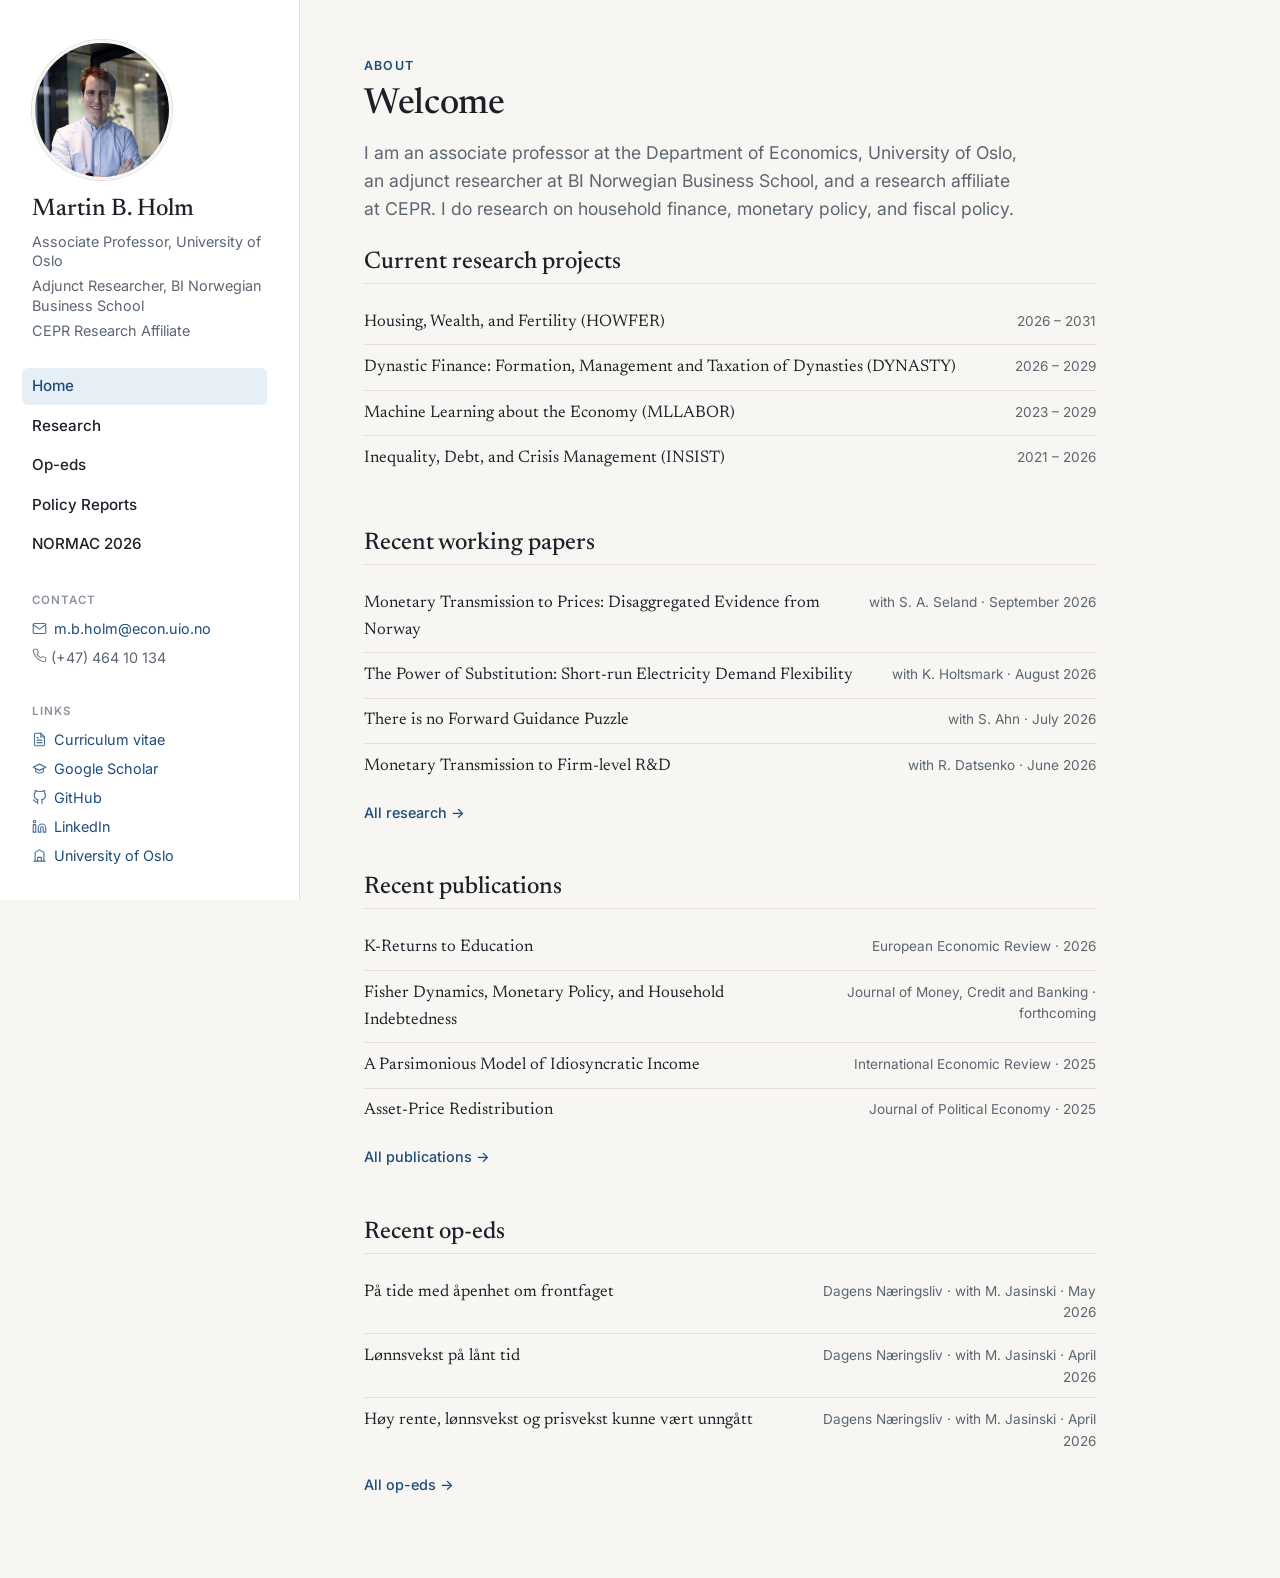
==== index.html @ 5a179094 "Update sentence on webpage" ====
<!DOCTYPE html>
<html lang="en">
<head>
  <meta charset="utf-8">
  <meta name="viewport" content="width=device-width, initial-scale=1">
  <title>Martin B. Holm</title>
  <meta name="description" content="Martin B. Holm is an Associate Professor of Economics at the University of Oslo, an adjunct researcher at BI Norwegian Business School, and a CEPR research affiliate. He does research on household finance, monetary policy, and fiscal policy.">
  <link rel="icon" href="assets/favicon.svg" type="image/svg+xml">
  <link rel="icon" href="assets/favicon-32.png" type="image/png" sizes="32x32">
  <link rel="apple-touch-icon" href="assets/favicon-180.png">
  <link rel="preconnect" href="https://fonts.googleapis.com">
  <link rel="preconnect" href="https://fonts.gstatic.com" crossorigin>
  <link href="https://fonts.googleapis.com/css2?family=Inter:wght@400;500;600&family=Newsreader:ital,opsz,wght@0,6..72,400;0,6..72,500;1,6..72,400&display=swap" rel="stylesheet">
  <link rel="stylesheet" href="style.css">
</head>
<body>

<aside class="sidebar">
  <div class="profile">
    <img class="portrait" src="assets/portrait.jpg" alt="Portrait of Martin B. Holm" width="140" height="140">
    <div>
      <div class="name"><a href="index.html">Martin B. Holm</a></div>
      <div class="role"><div>Associate Professor, University of Oslo</div><div>Adjunct Researcher, BI Norwegian Business School</div><div>CEPR Research Affiliate</div></div>
    </div>
  </div>

  <nav class="nav" aria-label="Main">
    <ul>
      <li><a href="index.html" aria-current="page">Home</a></li>
      <li><a href="research.html">Research</a></li>
      <li><a href="op-eds.html">Op-eds</a></li>
      <li><a href="reports.html">Policy Reports</a></li>
      <li><a href="normac-2026.html">NORMAC 2026</a></li>
    </ul>
  </nav>

  <div class="side-block">
    <div class="label">Contact</div>
    <ul>
      <li><a href="#" data-email="m.b.holm" data-domain="econ.uio.no"><svg viewBox="0 0 24 24"><path d="M4 4h16a2 2 0 0 1 2 2v12a2 2 0 0 1-2 2H4a2 2 0 0 1-2-2V6a2 2 0 0 1 2-2z"/><path d="m22 6-10 7L2 6"/></svg><span>m.b.holm [at] econ.uio.no</span></a></li>
      <li><svg viewBox="0 0 24 24"><path d="M22 16.9v3a2 2 0 0 1-2.2 2 19.8 19.8 0 0 1-8.6-3.1 19.5 19.5 0 0 1-6-6A19.8 19.8 0 0 1 2.1 4.2 2 2 0 0 1 4.1 2h3a2 2 0 0 1 2 1.7c.1.9.4 1.8.7 2.7a2 2 0 0 1-.5 2.1L8 9.8a16 16 0 0 0 6 6l1.3-1.3a2 2 0 0 1 2.1-.4c.9.3 1.8.6 2.7.7a2 2 0 0 1 1.7 2z"/></svg> (+47) 464 10 134</li>
    </ul>
  </div>

  <div class="side-block">
    <div class="label">Links</div>
    <ul>
      <li><a href="files/Holm_CV.pdf"><svg viewBox="0 0 24 24"><path d="M14 2H6a2 2 0 0 0-2 2v16a2 2 0 0 0 2 2h12a2 2 0 0 0 2-2V8z"/><path d="M14 2v6h6M16 13H8M16 17H8M10 9H8"/></svg>Curriculum vitae</a></li>
      <li><a href="https://scholar.google.no/citations?user=PRxjgdAAAAAJ&amp;hl=en"><svg viewBox="0 0 24 24"><path d="M22 10 12 5 2 10l10 5 10-5z"/><path d="M6 12v5c3 3 9 3 12 0v-5"/></svg>Google Scholar</a></li>
      <li><a href="https://github.com/mbholm"><svg viewBox="0 0 24 24"><path d="M9 19c-5 1.5-5-2.5-7-3m14 6v-3.9a3.4 3.4 0 0 0-.9-2.6c3.1-.4 6.4-1.6 6.4-7A5.4 5.4 0 0 0 20 4.8 5 5 0 0 0 19.9 1s-1.2-.4-3.9 1.5a13.4 13.4 0 0 0-7 0C6.3.6 5.1 1 5.1 1A5 5 0 0 0 5 4.8a5.4 5.4 0 0 0-1.5 3.7c0 5.4 3.3 6.6 6.4 7A3.4 3.4 0 0 0 9 18v4"/></svg>GitHub</a></li>
      <li><a href="https://www.linkedin.com/in/martin-blomhoff-holm-80717b58/"><svg viewBox="0 0 24 24"><path d="M16 8a6 6 0 0 1 6 6v7h-4v-7a2 2 0 0 0-4 0v7h-4v-7a6 6 0 0 1 6-6z"/><rect x="2" y="9" width="4" height="12"/><circle cx="4" cy="4" r="2"/></svg>LinkedIn</a></li>
      <li><a href="https://www.sv.uio.no/econ/english/people/aca/martholm/index.html"><svg viewBox="0 0 24 24"><path d="M3 21h18M5 21V7l7-4 7 4v14M9 21v-6h6v6"/></svg>University of Oslo</a></li>
    </ul>
  </div>

  <div class="foot">© 2026 Martin B. Holm</div>
</aside>

<main>
  <header class="page-header">
    <div class="kicker">About</div>
    <h1>Welcome</h1>
    <p class="lead">I am an associate professor at the Department of Economics, University of Oslo, an adjunct researcher at BI Norwegian Business School, and a research affiliate at CEPR. I do research on household finance, monetary policy, and fiscal policy.</p>
  </header>

  <h2>Current research projects</h2>
  <ul class="project-list">
    <li><a href="https://www.sv.uio.no/econ/english/research/projects/howfer/index.html">Housing, Wealth, and Fertility (HOWFER)</a><span class="years">2026 – 2031</span></li>
    <li><a href="https://www.bi.no/om-bi/nyheter/2025/06/bi-skal-lede-forskningsprosjekt-om-okonomiske-dynastier/">Dynastic Finance: Formation, Management and Taxation of Dynasties (DYNASTY)</a><span class="years">2026 – 2029</span></li>
    <li><a href="https://www.sv.uio.no/econ/english/research/projects/machine-learning/index.html">Machine Learning about the Economy (MLLABOR)</a><span class="years">2023 – 2029</span></li>
    <li><a href="https://www.sv.uio.no/econ/english/research/projects/insist/index.html">Inequality, Debt, and Crisis Management (INSIST)</a><span class="years">2021 – 2026</span></li>
  </ul>

  <!-- The three "Recent" lists below are generated from research.html and op-eds.html.
       Do not edit them by hand: run `python build_recent.py` (the GitHub Action does this on every push),
       and site.js recomputes them in the browser as well when served over http. -->
  <h2>Recent working papers</h2>
  <ul class="recent" data-recent="papers" data-limit="4" data-sections="working-papers,rr">
    <li><span class="t"><a href="papers/Holm_Seland_Monetary_Transmission_Prices.pdf">Monetary Transmission to Prices: Disaggregated Evidence from Norway</a></span><span class="s">with S. A. Seland · September 2026</span></li>
    <li><span class="t"><a href="papers/Holm_Holtsmark_Power_of_Substitution.pdf">The Power of Substitution: Short-run Electricity Demand Flexibility</a></span><span class="s">with K. Holtsmark · August 2026</span></li>
    <li><span class="t"><a href="papers/Ahn_Holm_No_Forward_Guidance_Puzzle.pdf">There is no Forward Guidance Puzzle</a></span><span class="s">with S. Ahn · July 2026</span></li>
    <li><span class="t"><a href="papers/Datsenko_Holm_Monetary_Transmission_RD.pdf">Monetary Transmission to Firm-level R&amp;D</a></span><span class="s">with R. Datsenko · June 2026</span></li>
  </ul>
  <a class="more" href="research.html">All research →</a>

  <h2>Recent publications</h2>
  <ul class="recent" data-recent="publications" data-limit="4" data-sections="published">
    <li><span class="t"><a href="papers/Fagereng_Guiso_Holm_Pistaferri_K_Returns_to_Education.pdf">K-Returns to Education</a></span><span class="s">European Economic Review · 2026</span></li>
    <li><span class="t"><a href="papers/Fagereng_Gulbrandsen_Holm_Natvik_Fisher_Dynamics.pdf">Fisher Dynamics, Monetary Policy, and Household Indebtedness</a></span><span class="s">Journal of Money, Credit and Banking · forthcoming</span></li>
    <li><span class="t"><a href="papers/Crawley_Holm_Tretvoll_Parsimonious_Model.pdf">A Parsimonious Model of Idiosyncratic Income</a></span><span class="s">International Economic Review · 2025</span></li>
    <li><span class="t"><a href="papers/Fagereng_GouinBonenfant_Gomez_Holm_Moll_Natvik_Asset_Price_Redistribution.pdf">Asset-Price Redistribution</a></span><span class="s">Journal of Political Economy · 2025</span></li>
  </ul>
  <a class="more" href="research.html#published">All publications →</a>

  <h2>Recent op-eds</h2>
  <ul class="recent" data-recent="opeds" data-limit="3">
    <li><span class="t"><a href="https://www.dn.no/innlegg/lonnsdannelse/frontfaget/fellesforbundet/pa-tide-med-apenhet-om-frontfaget/2-1-1985019">På tide med åpenhet om frontfaget</a></span><span class="s">Dagens Næringsliv · with M. Jasinski · May 2026</span></li>
    <li><span class="t"><a href="https://www.dn.no/innlegg/pengepolitikk/renter/lonnsvekst/lonnsvekst-pa-lant-tid/2-1-1982270">Lønnsvekst på lånt tid</a></span><span class="s">Dagens Næringsliv · with M. Jasinski · April 2026</span></li>
    <li><span class="t"><a href="https://www.dn.no/innlegg/pengepolitikk/styringsrenten/renter/hoy-rente-lonnsvekst-og-prisvekst-kunne-vart-unngatt/2-1-1977362">Høy rente, lønnsvekst og prisvekst kunne vært unngått</a></span><span class="s">Dagens Næringsliv · with M. Jasinski · April 2026</span></li>
  </ul>
  <a class="more" href="op-eds.html">All op-eds →</a>
</main>

<script src="site.js"></script>
</body>
</html>
---- style.css ----
/* ------------------------------------------------------------------
   martinbholm.com — site styles
   Layout: fixed left sidebar (profile + nav), scrolling content column
   ------------------------------------------------------------------ */

:root {
  --bg: #f7f6f2;
  --surface: #ffffff;
  --text: #1c2129;
  --muted: #5c6672;
  --faint: #8a939e;
  --accent: #1e4d7b;
  --accent-hover: #163b5e;
  --accent-soft: #e6eef6;
  --border: #e3e0d8;
  --tag-bg: #f0eee8;
  --sidebar-w: 300px;
  --font-serif: "Newsreader", Georgia, "Times New Roman", serif;
  --font-sans: "Inter", system-ui, -apple-system, "Segoe UI", Roboto, sans-serif;
}

@media (prefers-color-scheme: dark) {
  :root:not([data-theme="light"]) {
    --bg: #14181d;
    --surface: #1b2027;
    --text: #e7e9ec;
    --muted: #a5adb7;
    --faint: #7c8590;
    --accent: #8fb6dd;
    --accent-hover: #b3cee9;
    --accent-soft: #22303f;
    --border: #2b323b;
    --tag-bg: #242b33;
  }
}

*, *::before, *::after { box-sizing: border-box; }

html { scroll-behavior: smooth; -webkit-text-size-adjust: 100%; }

body {
  margin: 0;
  background: var(--bg);
  color: var(--text);
  font-family: var(--font-sans);
  font-size: 16px;
  line-height: 1.6;
  display: grid;
  grid-template-columns: var(--sidebar-w) minmax(0, 1fr);
  min-height: 100vh;
}

a { color: var(--accent); text-decoration: none; }
a:hover { color: var(--accent-hover); text-decoration: underline; text-underline-offset: 2px; }

h1, h2, h3 { font-family: var(--font-serif); font-weight: 500; line-height: 1.2; margin: 0; }
h1 { font-size: 2.25rem; letter-spacing: -0.01em; }
h2 { font-size: 1.5rem; margin-top: 3rem; margin-bottom: 1rem; padding-bottom: .4rem; border-bottom: 1px solid var(--border); }
h2:first-of-type { margin-top: 1.5rem; }
h3 { font-size: 1.15rem; }

p { margin: 0 0 1rem; }

/* ---------- Sidebar ---------- */

.sidebar {
  position: sticky;
  top: 0;
  height: 100vh;
  overflow-y: auto;
  background: var(--surface);
  border-right: 1px solid var(--border);
  padding: 2.5rem 2rem;
  display: flex;
  flex-direction: column;
  gap: 1.75rem;
}

.profile { text-align: left; }

.profile .portrait {
  display: block;
  width: 140px;
  height: 140px;
  border-radius: 50%;
  object-fit: cover;
  object-position: 50% 20%;
  border: 3px solid var(--bg);
  box-shadow: 0 0 0 1px var(--border);
  margin-bottom: 1rem;
}

.profile .name {
  font-family: var(--font-serif);
  font-size: 1.5rem;
  font-weight: 500;
  line-height: 1.15;
  color: var(--text);
}
.profile .name a { color: inherit; }
.profile .name a:hover { text-decoration: none; }

.profile .role {
  color: var(--muted);
  font-size: .9rem;
  line-height: 1.35;
  margin-top: .5rem;
}
.profile .role div + div { margin-top: .35rem; }

.nav ul { list-style: none; margin: 0; padding: 0; }
.nav li + li { margin-top: .15rem; }
.nav a {
  display: block;
  padding: .4rem .6rem;
  margin-left: -.6rem;
  border-radius: 6px;
  color: var(--text);
  font-weight: 500;
  font-size: .95rem;
}
.nav a:hover { background: var(--tag-bg); text-decoration: none; }
.nav a[aria-current="page"] { background: var(--accent-soft); color: var(--accent); }

.side-block .label {
  font-size: .72rem;
  font-weight: 600;
  letter-spacing: .09em;
  text-transform: uppercase;
  color: var(--faint);
  margin-bottom: .5rem;
}
.side-block ul { list-style: none; margin: 0; padding: 0; font-size: .9rem; }
.side-block li { margin: .25rem 0; color: var(--muted); }
.side-block li a { display: inline-flex; align-items: center; gap: .45rem; }
.side-block svg { width: 15px; height: 15px; flex: none; stroke: currentColor; fill: none; stroke-width: 1.8; stroke-linecap: round; stroke-linejoin: round; opacity: .8; }

.sidebar .foot {
  margin-top: auto;
  font-size: .75rem;
  color: var(--faint);
}

/* ---------- Main column ---------- */

main {
  padding: 3.5rem 4rem 5rem;
  max-width: 860px;
  width: 100%;
}

.page-header { margin-bottom: 1.5rem; }
.page-header .kicker {
  font-size: .78rem;
  font-weight: 600;
  letter-spacing: .1em;
  text-transform: uppercase;
  color: var(--accent);
  margin-bottom: .5rem;
}
.page-header p.lead { font-size: 1.1rem; color: var(--muted); margin-top: .75rem; max-width: 60ch; }

.lead { font-size: 1.1rem; color: var(--muted); }

/* Section jump links */
.jump {
  display: flex;
  flex-wrap: wrap;
  gap: .4rem;
  margin: 1.25rem 0 .5rem;
}
.jump a {
  font-size: .82rem;
  padding: .3rem .7rem;
  border: 1px solid var(--border);
  border-radius: 999px;
  color: var(--muted);
  background: var(--surface);
}
.jump a:hover { border-color: var(--accent); color: var(--accent); text-decoration: none; }

/* ---------- Papers ---------- */

.paper { padding: 1.1rem 0; border-bottom: 1px solid var(--border); }
.paper:last-child { border-bottom: 0; }

.paper .title {
  font-family: var(--font-serif);
  font-size: 1.2rem;
  font-weight: 500;
  line-height: 1.3;
}
.paper .title a { color: var(--text); }
.paper .title a:hover { color: var(--accent); }
.paper .title .note { font-family: var(--font-sans); font-size: .85rem; color: var(--muted); }

.paper .meta {
  color: var(--muted);
  font-size: .92rem;
  margin-top: .25rem;
}
.paper .meta .venue { font-style: italic; }
.paper .meta .status {
  display: inline-block;
  font-style: normal;
  font-size: .72rem;
  font-weight: 600;
  letter-spacing: .04em;
  text-transform: uppercase;
  padding: .1rem .45rem;
  border-radius: 4px;
  background: var(--accent-soft);
  color: var(--accent);
  vertical-align: 1px;
  margin-right: .35rem;
}

.paper .authors { color: var(--muted); font-size: .92rem; margin-top: .15rem; }

.paper .links { display: flex; flex-wrap: wrap; gap: .4rem; margin-top: .6rem; }
.paper .links a {
  display: inline-flex;
  align-items: center;
  gap: .35rem;
  font-size: .8rem;
  font-weight: 500;
  padding: .28rem .65rem;
  border-radius: 6px;
  background: var(--tag-bg);
  color: var(--text);
  border: 1px solid transparent;
}
.paper .links a:hover { background: var(--accent-soft); color: var(--accent); text-decoration: none; }
.paper .links a.primary { background: var(--accent); color: #fff; }
.paper .links a.primary:hover { background: var(--accent-hover); color: #fff; }
.paper .links svg { width: 13px; height: 13px; stroke: currentColor; fill: none; stroke-width: 2; stroke-linecap: round; stroke-linejoin: round; }

/* ---------- Home page ---------- */

.project-list { list-style: none; margin: 0; padding: 0; }
.project-list li {
  display: grid;
  grid-template-columns: 1fr auto;
  gap: 1rem;
  align-items: baseline;
  padding: .55rem 0;
  border-bottom: 1px solid var(--border);
}
.project-list li:last-child { border-bottom: 0; }
.project-list a { font-family: var(--font-serif); font-size: 1.05rem; color: var(--text); }
.project-list a:hover { color: var(--accent); }
.project-list .years { color: var(--muted); font-size: .85rem; white-space: nowrap; }

.recent { list-style: none; margin: 0; padding: 0; }
.recent li { padding: .55rem 0; border-bottom: 1px solid var(--border); display: grid; grid-template-columns: minmax(60%, 1fr) auto; gap: 1rem; align-items: baseline; }
.recent li:last-child { border-bottom: 0; }
.recent .t { font-family: var(--font-serif); font-size: 1.05rem; }
.recent .t a { color: var(--text); }
.recent .t a:hover { color: var(--accent); }
.recent .s { color: var(--muted); font-size: .85rem; text-align: right; }
.more { display: inline-block; margin-top: .75rem; font-size: .9rem; font-weight: 500; }

/* ---------- Op-eds ---------- */

.oped { display: grid; grid-template-columns: 7.5rem 1fr; gap: 1rem; padding: .7rem 0; border-bottom: 1px solid var(--border); }
.oped:last-child { border-bottom: 0; }
.oped .date { color: var(--faint); font-size: .85rem; padding-top: .2rem; }
.oped .t { font-family: var(--font-serif); font-size: 1.1rem; line-height: 1.3; }
.oped .t a { color: var(--text); }
.oped .t a:hover { color: var(--accent); }
.oped .o { color: var(--muted); font-size: .88rem; margin-top: .15rem; }

/* ---------- Conference page ---------- */

.facts { display: grid; grid-template-columns: repeat(3, minmax(0, 1fr)); gap: .9rem; margin: 1.5rem 0; }
.fact { background: var(--surface); border: 1px solid var(--border); border-radius: 10px; padding: .9rem 1.1rem; }
.fact .k { font-size: .72rem; font-weight: 600; letter-spacing: .09em; text-transform: uppercase; color: var(--faint); }
.fact .v { font-family: var(--font-serif); font-size: 1.15rem; margin-top: .2rem; line-height: 1.3; }

.btn {
  display: inline-flex; align-items: center; gap: .45rem;
  padding: .55rem 1rem; border-radius: 8px;
  background: var(--accent); color: #fff; font-weight: 500; font-size: .92rem;
}
.btn:hover { background: var(--accent-hover); color: #fff; text-decoration: none; }
.btn svg { width: 15px; height: 15px; stroke: currentColor; fill: none; stroke-width: 2; stroke-linecap: round; stroke-linejoin: round; }

.committee { list-style: none; margin: 0; padding: 0; columns: 2; column-gap: 2rem; }
.committee li { padding: .3rem 0; break-inside: avoid; }
.committee .aff { display: block; color: var(--muted); font-size: .85rem; }

.prose { max-width: 66ch; }
.prose h2 { margin-top: 2.25rem; }

/* ---------- Responsive ---------- */

@media (max-width: 900px) {
  body { grid-template-columns: 1fr; }
  .sidebar {
    position: static;
    height: auto;
    border-right: 0;
    border-bottom: 1px solid var(--border);
    padding: 1.5rem 1rem;
    gap: 1.1rem;
  }
  .profile { display: grid; grid-template-columns: 76px 1fr; column-gap: 1rem; align-items: center; }
  .profile .portrait { width: 76px; height: 76px; margin: 0; }
  .profile .name { font-size: 1.3rem; }
  .nav ul { display: flex; flex-wrap: wrap; gap: .25rem; }
  .nav a { margin-left: 0; padding: .35rem .7rem; }
  .side-block ul { display: flex; flex-wrap: wrap; gap: .3rem 1.1rem; }
  .side-block li { margin: 0; }
  .sidebar .foot { display: none; }
  main { padding: 1.75rem 1rem 3rem; }
  h1 { font-size: 1.8rem; }
  .facts { grid-template-columns: 1fr; }
  .project-list li { grid-template-columns: 1fr; gap: .1rem; }
  .committee { columns: 1; }
  .recent li { grid-template-columns: 1fr; gap: .1rem; }
  .recent .s { text-align: left; }
  .oped { grid-template-columns: 1fr; gap: .1rem; }
}

@media print {
  body { display: block; background: #fff; color: #000; }
  .sidebar { position: static; height: auto; border: 0; padding: 0 0 1rem; }
  .nav, .sidebar .foot, .jump, .portrait { display: none; }
  main { padding: 0; max-width: none; }
  a { color: #000; }
  .paper .links a.primary { background: none; color: #000; border: 1px solid #999; }
}
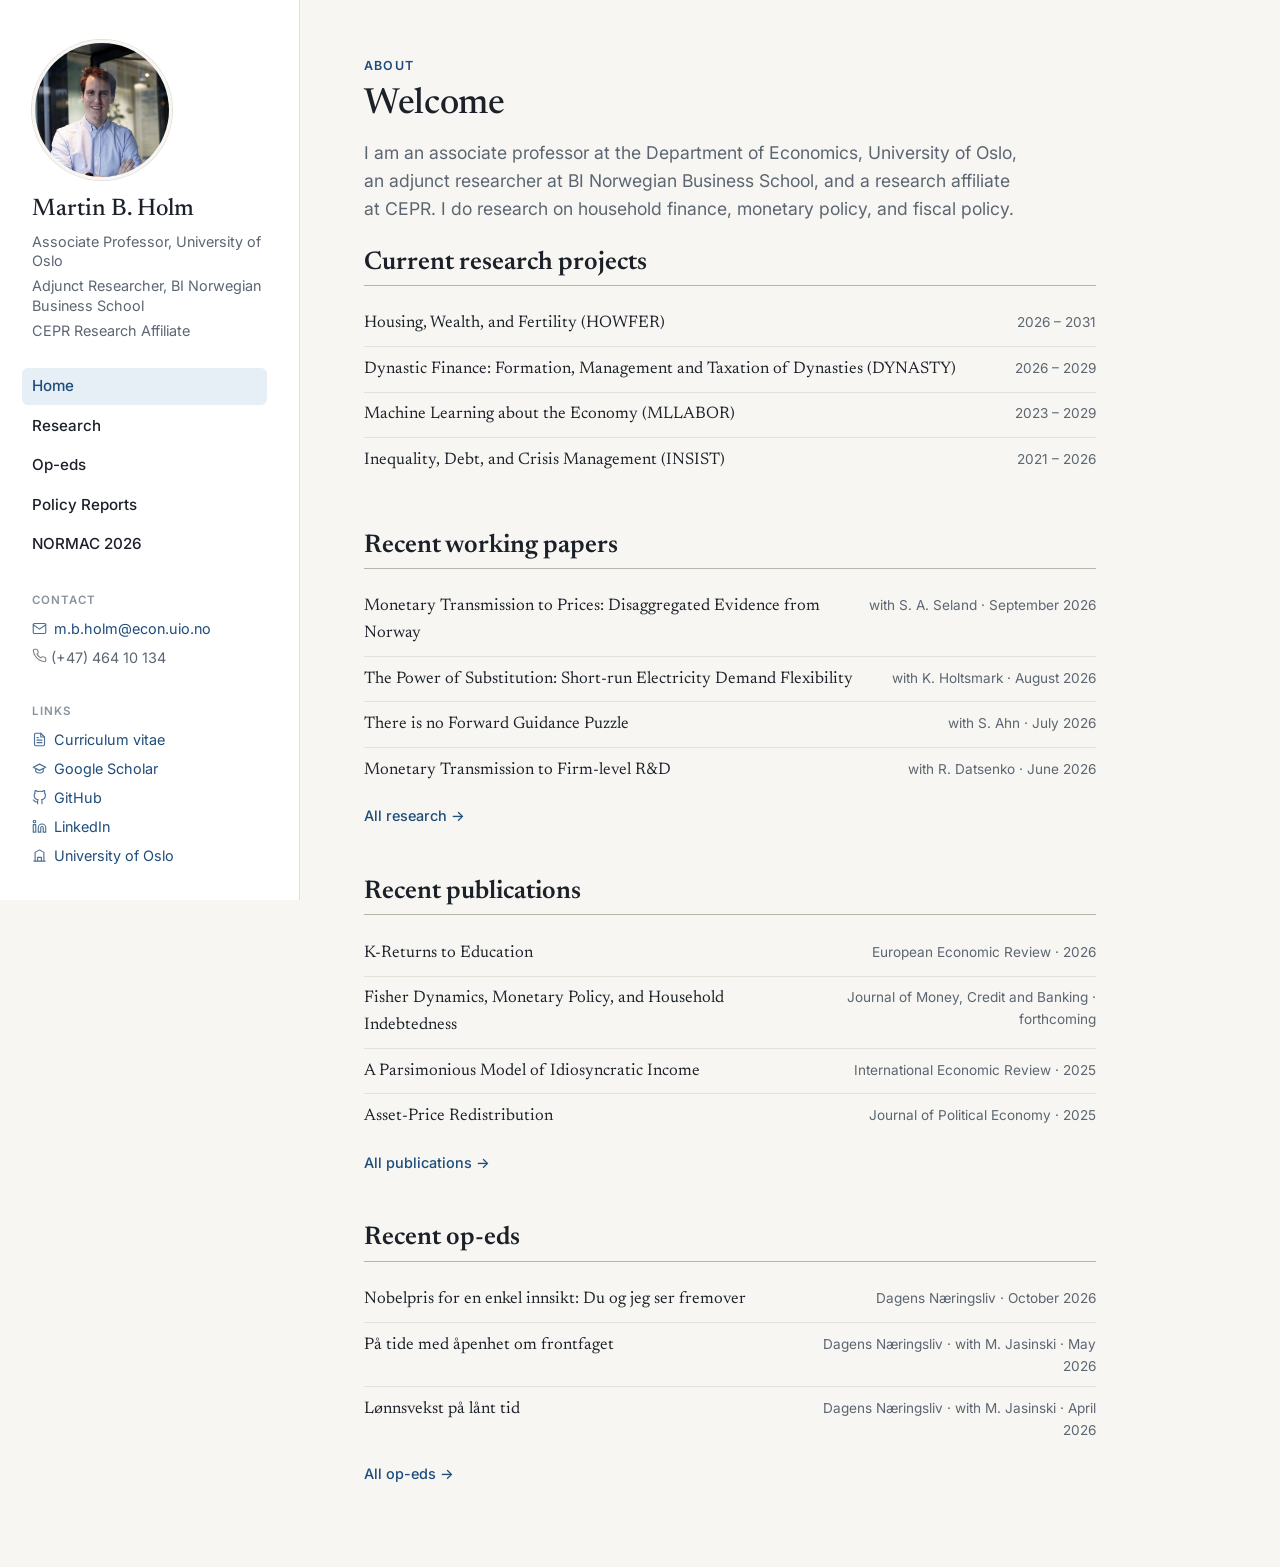
==== commit 371cd0df: "ny op-ed om nobelprisen" ====
--- a/index.html
+++ b/index.html
@@ -94,9 +94,9 @@
 
   <h2>Recent op-eds</h2>
   <ul class="recent" data-recent="opeds" data-limit="3">
+    <li><span class="t"><a href="https://www.dn.no/kronikk/okonomi/makrookonomi/nobelprisen/nobelpris-for-en-enkel-innsikt-du-og-jeg-ser-fremover/2-1-2058308">Nobelpris for en enkel innsikt: Du og jeg ser fremover</a></span><span class="s">Dagens Næringsliv · October 2026</span></li>
     <li><span class="t"><a href="https://www.dn.no/innlegg/lonnsdannelse/frontfaget/fellesforbundet/pa-tide-med-apenhet-om-frontfaget/2-1-1985019">På tide med åpenhet om frontfaget</a></span><span class="s">Dagens Næringsliv · with M. Jasinski · May 2026</span></li>
     <li><span class="t"><a href="https://www.dn.no/innlegg/pengepolitikk/renter/lonnsvekst/lonnsvekst-pa-lant-tid/2-1-1982270">Lønnsvekst på lånt tid</a></span><span class="s">Dagens Næringsliv · with M. Jasinski · April 2026</span></li>
-    <li><span class="t"><a href="https://www.dn.no/innlegg/pengepolitikk/styringsrenten/renter/hoy-rente-lonnsvekst-og-prisvekst-kunne-vart-unngatt/2-1-1977362">Høy rente, lønnsvekst og prisvekst kunne vært unngått</a></span><span class="s">Dagens Næringsliv · with M. Jasinski · April 2026</span></li>
   </ul>
   <a class="more" href="op-eds.html">All op-eds →</a>
 </main>
--- a/style.css
+++ b/style.css
@@ -13,6 +13,7 @@
   --accent-hover: #163b5e;
   --accent-soft: #e6eef6;
   --border: #e3e0d8;
+  --rule: #b8b4aa;
   --tag-bg: #f0eee8;
   --sidebar-w: 300px;
   --font-serif: "Newsreader", Georgia, "Times New Roman", serif;
@@ -30,6 +31,7 @@
     --accent-hover: #b3cee9;
     --accent-soft: #22303f;
     --border: #2b323b;
+    --rule: #4a535e;
     --tag-bg: #242b33;
   }
 }
@@ -55,7 +57,7 @@
 
 h1, h2, h3 { font-family: var(--font-serif); font-weight: 500; line-height: 1.2; margin: 0; }
 h1 { font-size: 2.25rem; letter-spacing: -0.01em; }
-h2 { font-size: 1.5rem; margin-top: 3rem; margin-bottom: 1rem; padding-bottom: .4rem; border-bottom: 1px solid var(--border); }
+h2 { font-size: 1.6rem; font-weight: 600; margin-top: 3rem; margin-bottom: 1rem; padding-bottom: .4rem; border-bottom: 1px solid var(--rule); }
 h2:first-of-type { margin-top: 1.5rem; }
 h3 { font-size: 1.15rem; }
 
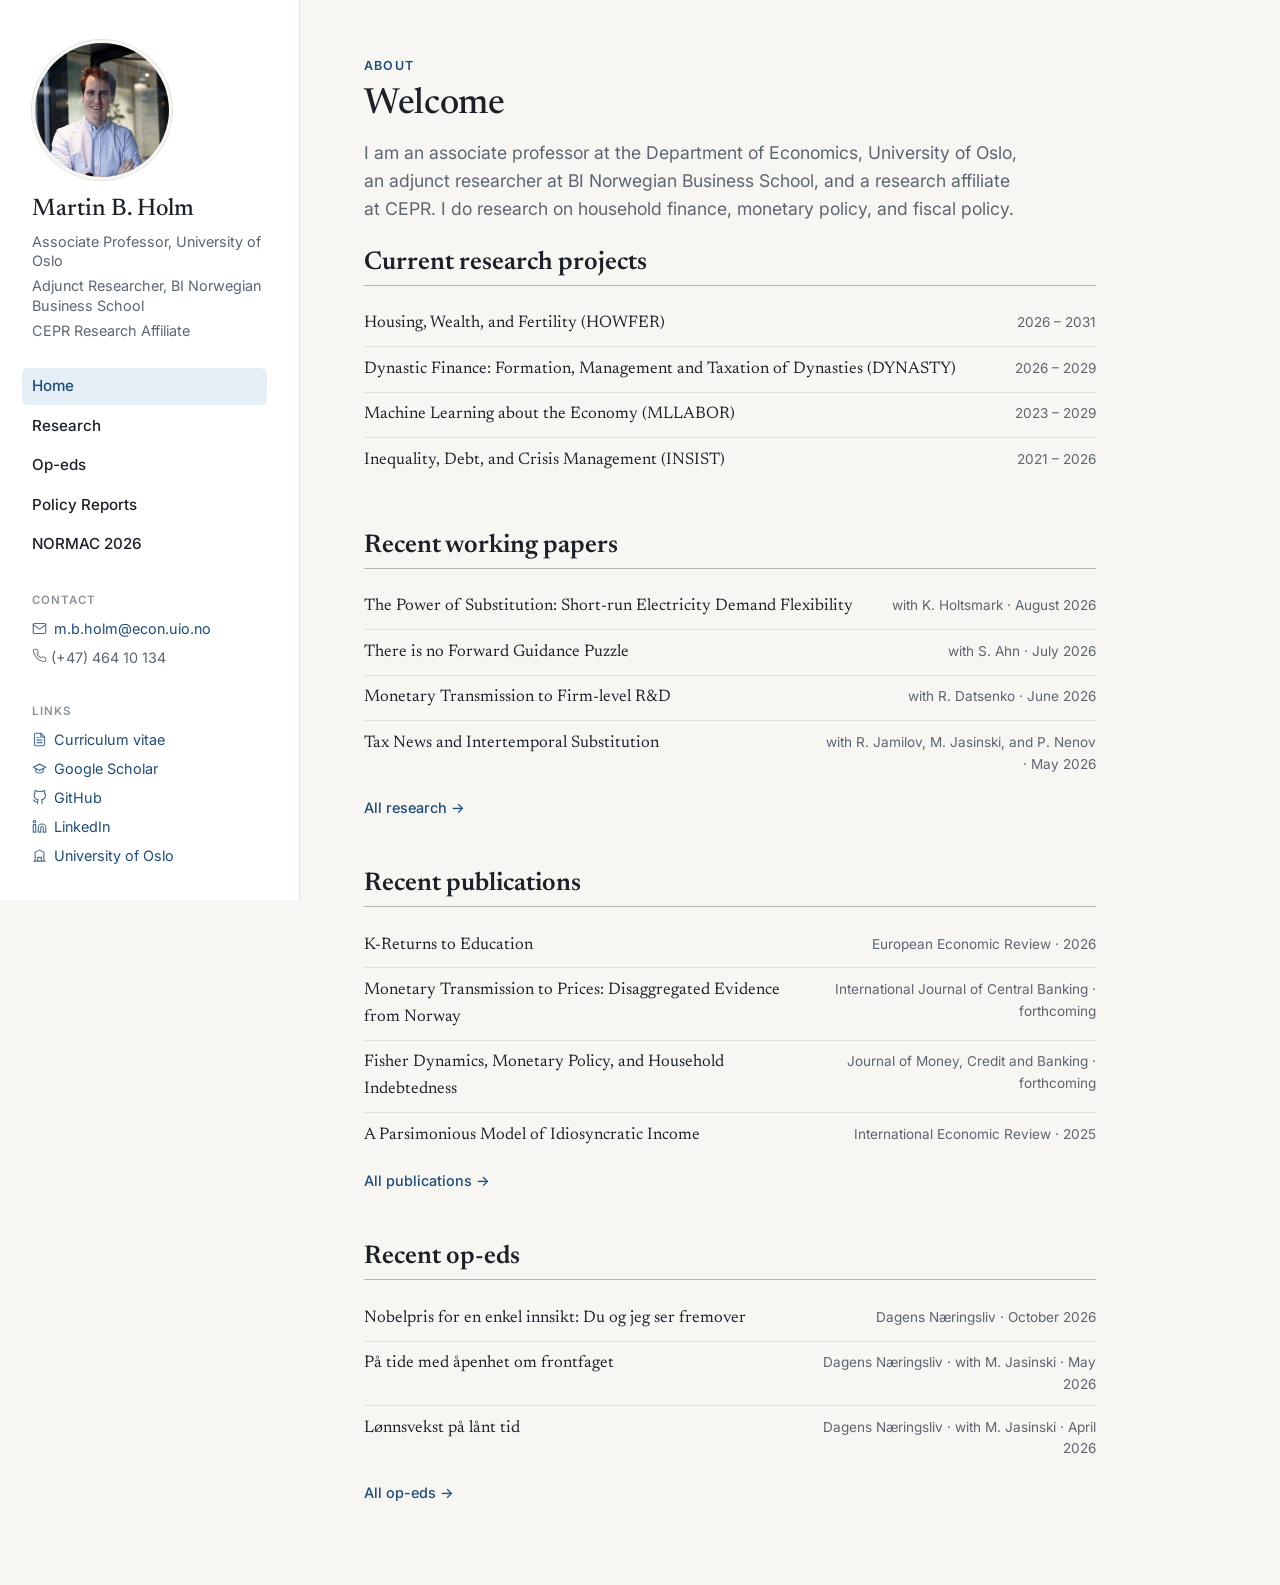
==== commit 8d3bf56f: "Monetary transmission to prices accepted" ====
--- a/index.html
+++ b/index.html
@@ -76,19 +76,19 @@
        and site.js recomputes them in the browser as well when served over http. -->
   <h2>Recent working papers</h2>
   <ul class="recent" data-recent="papers" data-limit="4" data-sections="working-papers,rr">
-    <li><span class="t"><a href="papers/Holm_Seland_Monetary_Transmission_Prices.pdf">Monetary Transmission to Prices: Disaggregated Evidence from Norway</a></span><span class="s">with S. A. Seland · September 2026</span></li>
     <li><span class="t"><a href="papers/Holm_Holtsmark_Power_of_Substitution.pdf">The Power of Substitution: Short-run Electricity Demand Flexibility</a></span><span class="s">with K. Holtsmark · August 2026</span></li>
     <li><span class="t"><a href="papers/Ahn_Holm_No_Forward_Guidance_Puzzle.pdf">There is no Forward Guidance Puzzle</a></span><span class="s">with S. Ahn · July 2026</span></li>
     <li><span class="t"><a href="papers/Datsenko_Holm_Monetary_Transmission_RD.pdf">Monetary Transmission to Firm-level R&amp;D</a></span><span class="s">with R. Datsenko · June 2026</span></li>
+    <li><span class="t"><a href="papers/Holm_Jamilov_Jasinski_Nenov_Tax_News.pdf">Tax News and Intertemporal Substitution</a></span><span class="s">with R. Jamilov, M. Jasinski, and P. Nenov · May 2026</span></li>
   </ul>
   <a class="more" href="research.html">All research →</a>
 
   <h2>Recent publications</h2>
   <ul class="recent" data-recent="publications" data-limit="4" data-sections="published">
     <li><span class="t"><a href="papers/Fagereng_Guiso_Holm_Pistaferri_K_Returns_to_Education.pdf">K-Returns to Education</a></span><span class="s">European Economic Review · 2026</span></li>
+    <li><span class="t"><a href="papers/Holm_Seland_Monetary_Transmission_Prices.pdf">Monetary Transmission to Prices: Disaggregated Evidence from Norway</a></span><span class="s">International Journal of Central Banking · forthcoming</span></li>
     <li><span class="t"><a href="papers/Fagereng_Gulbrandsen_Holm_Natvik_Fisher_Dynamics.pdf">Fisher Dynamics, Monetary Policy, and Household Indebtedness</a></span><span class="s">Journal of Money, Credit and Banking · forthcoming</span></li>
     <li><span class="t"><a href="papers/Crawley_Holm_Tretvoll_Parsimonious_Model.pdf">A Parsimonious Model of Idiosyncratic Income</a></span><span class="s">International Economic Review · 2025</span></li>
-    <li><span class="t"><a href="papers/Fagereng_GouinBonenfant_Gomez_Holm_Moll_Natvik_Asset_Price_Redistribution.pdf">Asset-Price Redistribution</a></span><span class="s">Journal of Political Economy · 2025</span></li>
   </ul>
   <a class="more" href="research.html#published">All publications →</a>
 
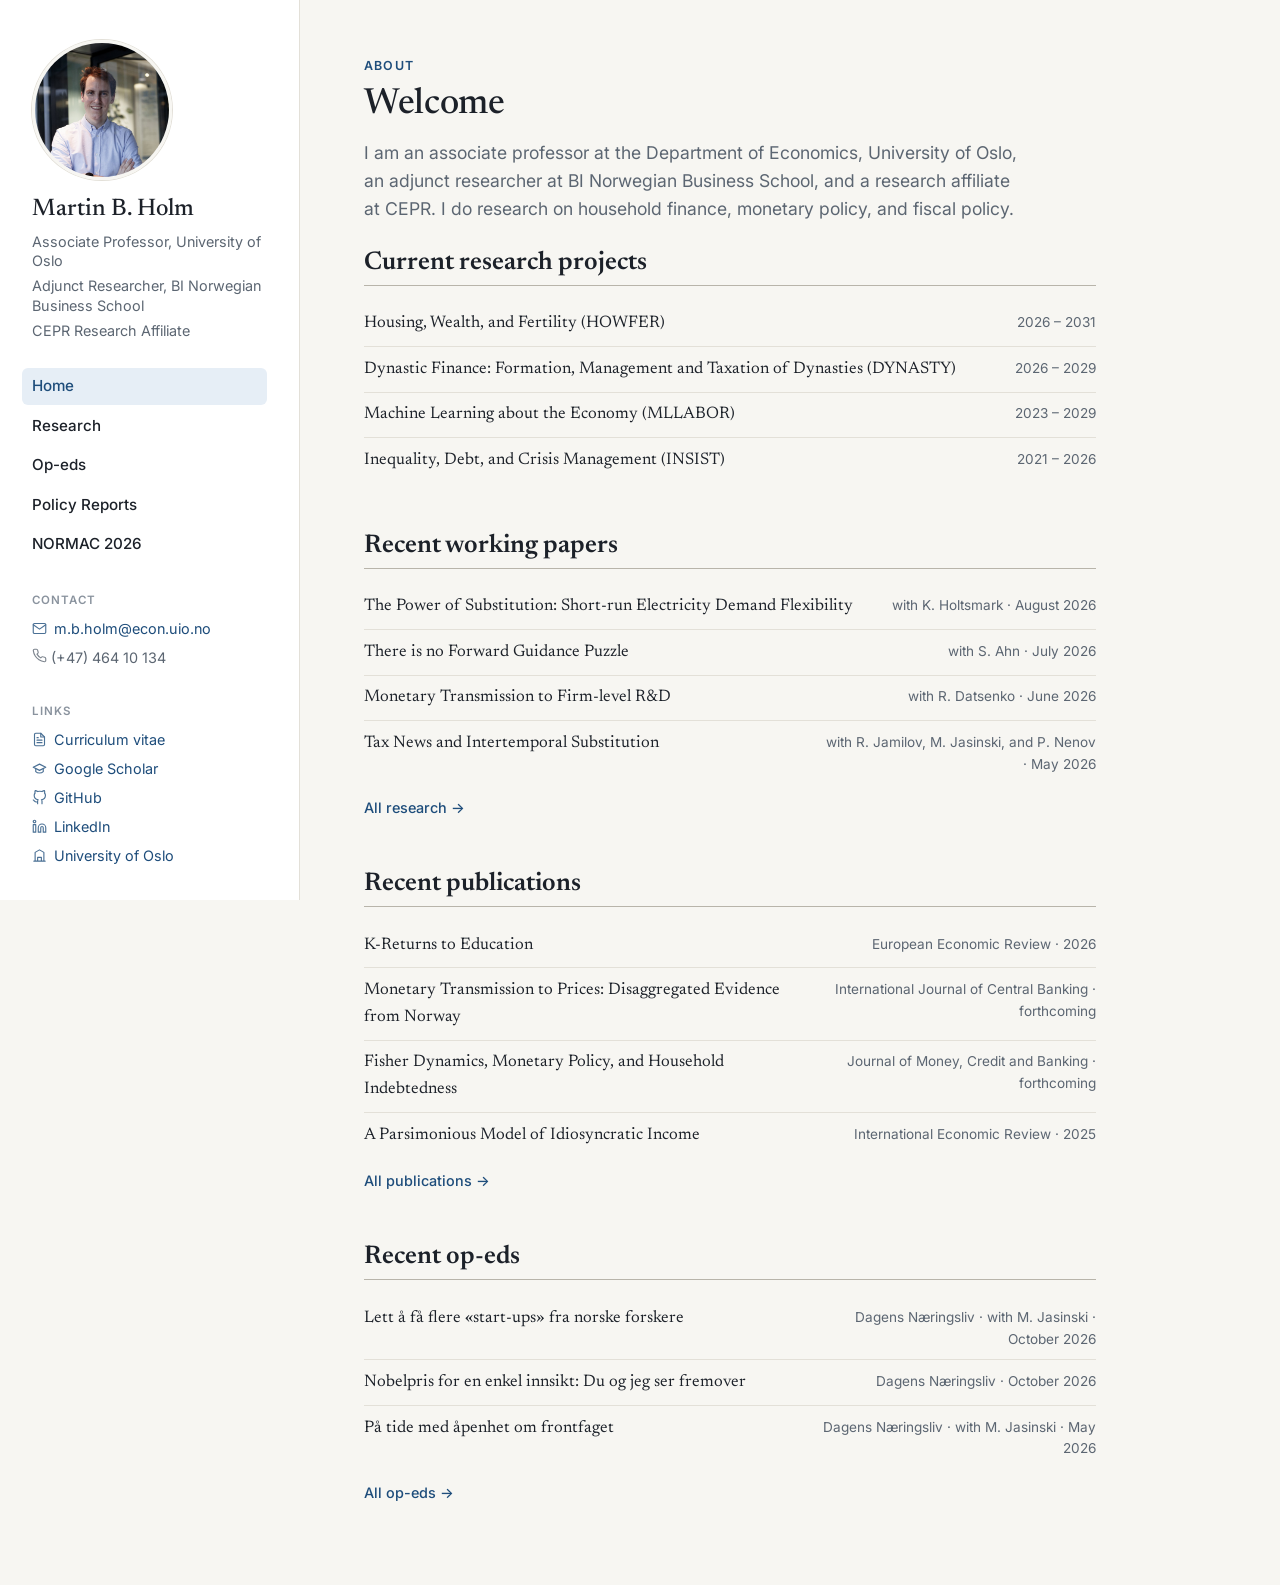
==== commit fd959f5e: "Update index.html" ====
--- a/index.html
+++ b/index.html
@@ -94,9 +94,9 @@
 
   <h2>Recent op-eds</h2>
   <ul class="recent" data-recent="opeds" data-limit="3">
+    <li><span class="t"><a href="https://www.dn.no/innlegg/innovasjon/oppstartsbedrifter/forskning/lett-a-fa-flere-start-ups-fra-norske-forskere/2-1-2065416">Lett å få flere «start-ups» fra norske forskere</a></span><span class="s">Dagens Næringsliv · with M. Jasinski · October 2026</span></li>
     <li><span class="t"><a href="https://www.dn.no/kronikk/okonomi/makrookonomi/nobelprisen/nobelpris-for-en-enkel-innsikt-du-og-jeg-ser-fremover/2-1-2058308">Nobelpris for en enkel innsikt: Du og jeg ser fremover</a></span><span class="s">Dagens Næringsliv · October 2026</span></li>
     <li><span class="t"><a href="https://www.dn.no/innlegg/lonnsdannelse/frontfaget/fellesforbundet/pa-tide-med-apenhet-om-frontfaget/2-1-1985019">På tide med åpenhet om frontfaget</a></span><span class="s">Dagens Næringsliv · with M. Jasinski · May 2026</span></li>
-    <li><span class="t"><a href="https://www.dn.no/innlegg/pengepolitikk/renter/lonnsvekst/lonnsvekst-pa-lant-tid/2-1-1982270">Lønnsvekst på lånt tid</a></span><span class="s">Dagens Næringsliv · with M. Jasinski · April 2026</span></li>
   </ul>
   <a class="more" href="op-eds.html">All op-eds →</a>
 </main>
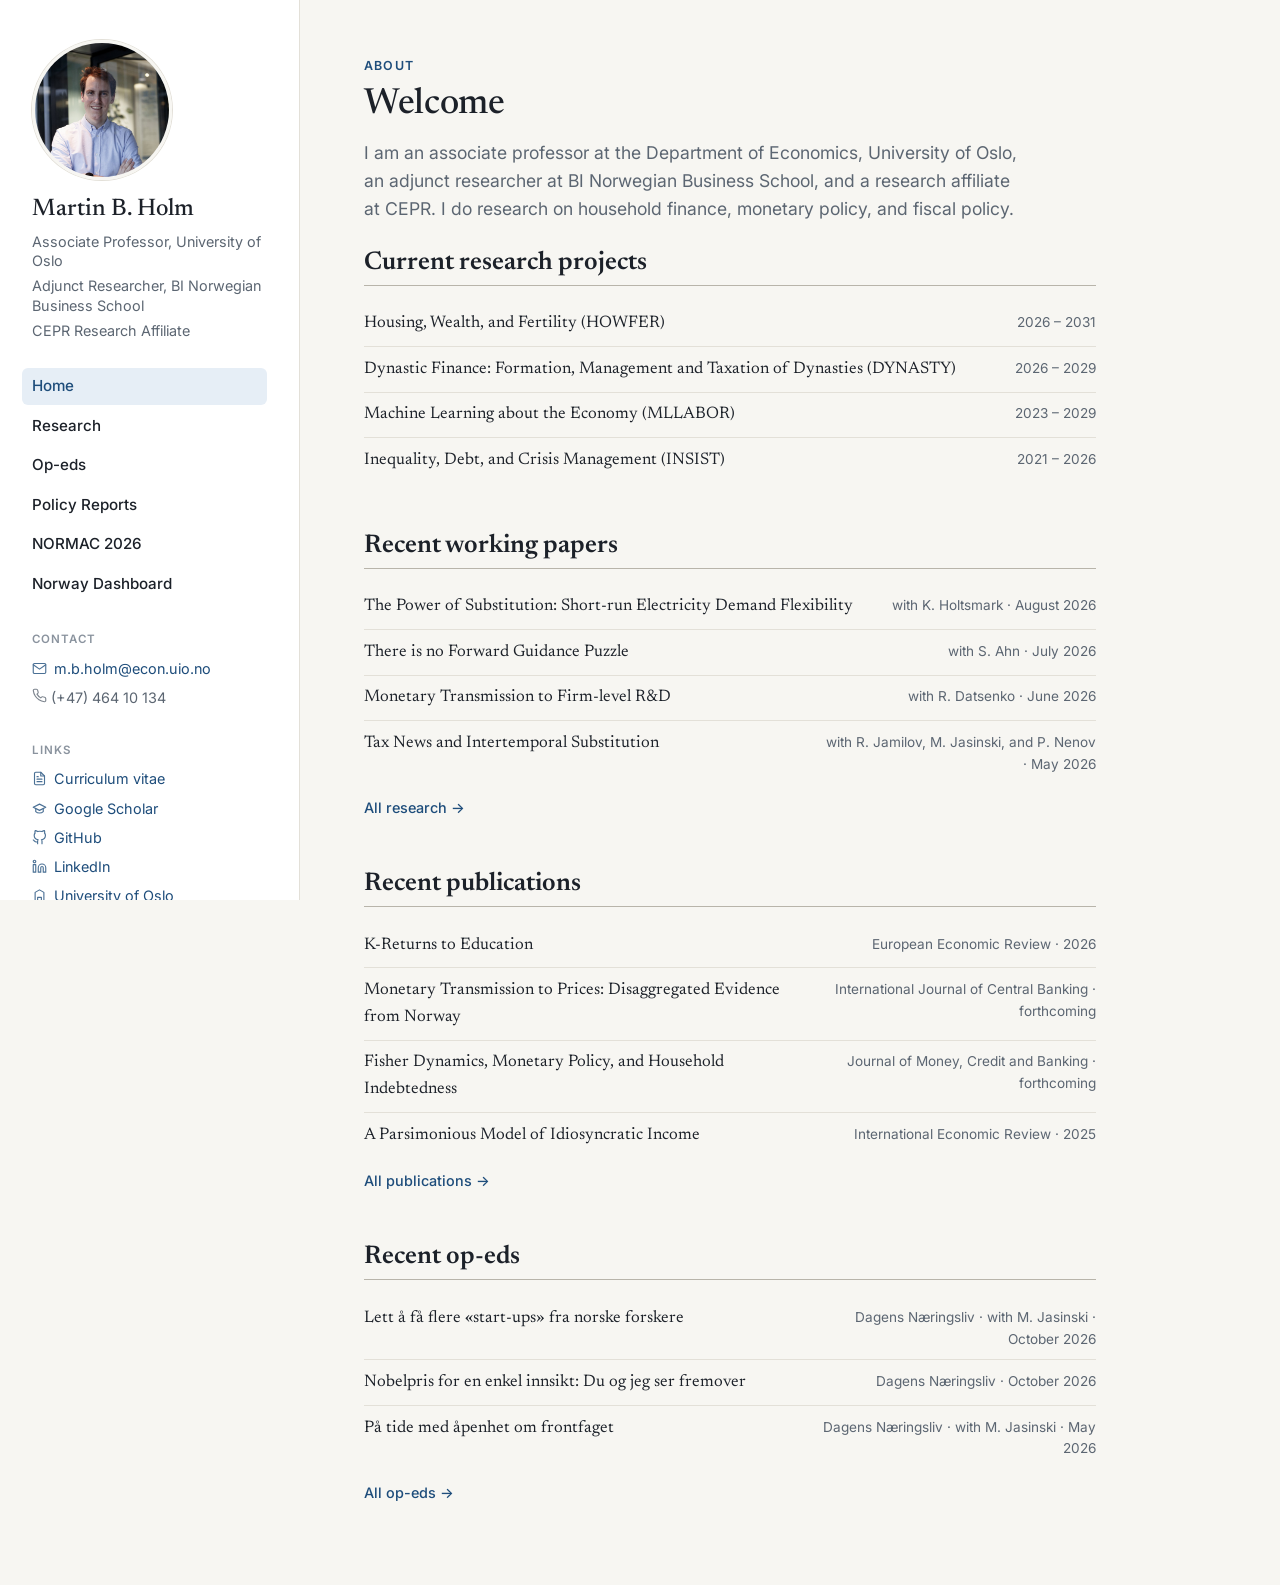
==== commit a6ba77b2: "new norway dashboard" ====
--- a/index.html
+++ b/index.html
@@ -31,6 +31,7 @@
       <li><a href="op-eds.html">Op-eds</a></li>
       <li><a href="reports.html">Policy Reports</a></li>
       <li><a href="normac-2026.html">NORMAC 2026</a></li>
+      <li><a href="dashboard.html">Norway Dashboard</a></li>
     </ul>
   </nav>
 
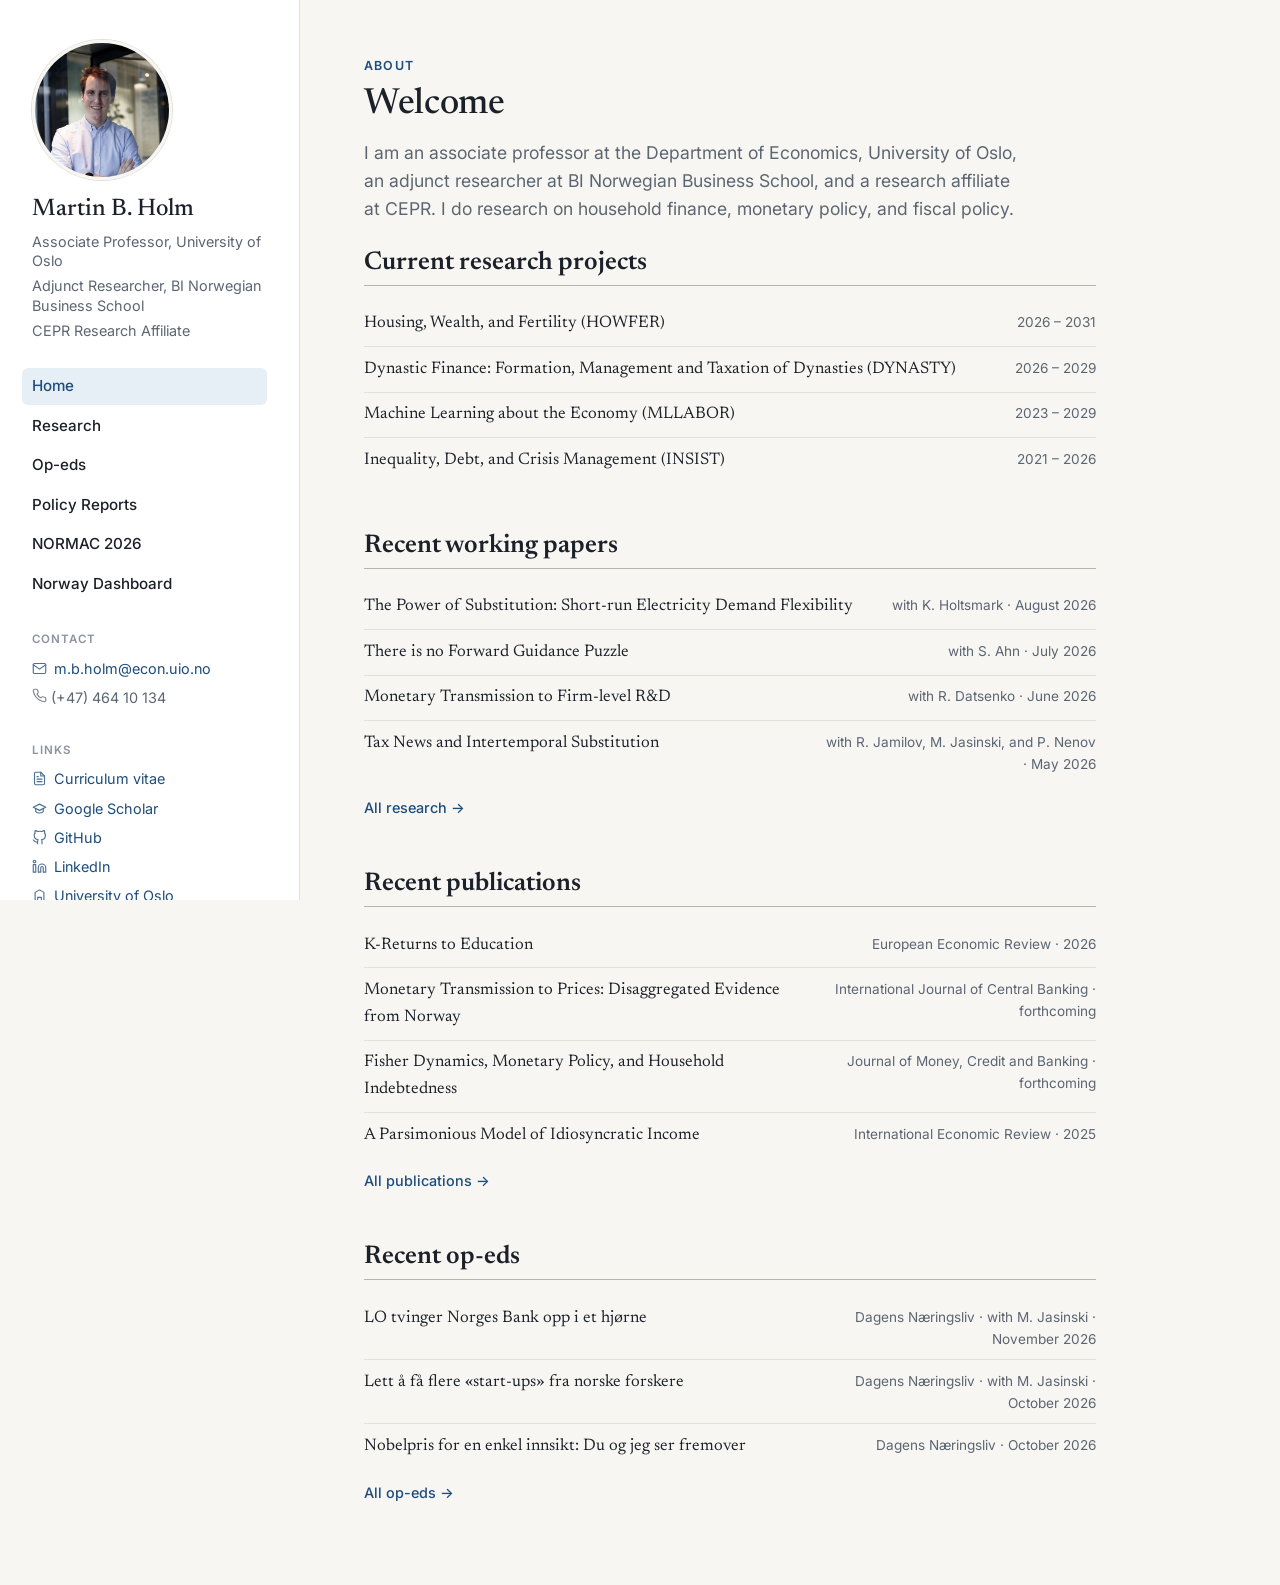
==== commit e80f712b: "new op-ed + schedule fix" ====
--- a/index.html
+++ b/index.html
@@ -95,9 +95,9 @@
 
   <h2>Recent op-eds</h2>
   <ul class="recent" data-recent="opeds" data-limit="3">
+    <li><span class="t"><a href="https://www.dn.no/innlegg/okonomi/lonnsdannelse/lonnsforhandlinger/lo-tvinger-norges-bank-opp-i-et-hjorne/2-1-2073921">LO tvinger Norges Bank opp i et hjørne</a></span><span class="s">Dagens Næringsliv · with M. Jasinski · November 2026</span></li>
     <li><span class="t"><a href="https://www.dn.no/innlegg/innovasjon/oppstartsbedrifter/forskning/lett-a-fa-flere-start-ups-fra-norske-forskere/2-1-2065416">Lett å få flere «start-ups» fra norske forskere</a></span><span class="s">Dagens Næringsliv · with M. Jasinski · October 2026</span></li>
     <li><span class="t"><a href="https://www.dn.no/kronikk/okonomi/makrookonomi/nobelprisen/nobelpris-for-en-enkel-innsikt-du-og-jeg-ser-fremover/2-1-2058308">Nobelpris for en enkel innsikt: Du og jeg ser fremover</a></span><span class="s">Dagens Næringsliv · October 2026</span></li>
-    <li><span class="t"><a href="https://www.dn.no/innlegg/lonnsdannelse/frontfaget/fellesforbundet/pa-tide-med-apenhet-om-frontfaget/2-1-1985019">På tide med åpenhet om frontfaget</a></span><span class="s">Dagens Næringsliv · with M. Jasinski · May 2026</span></li>
   </ul>
   <a class="more" href="op-eds.html">All op-eds →</a>
 </main>
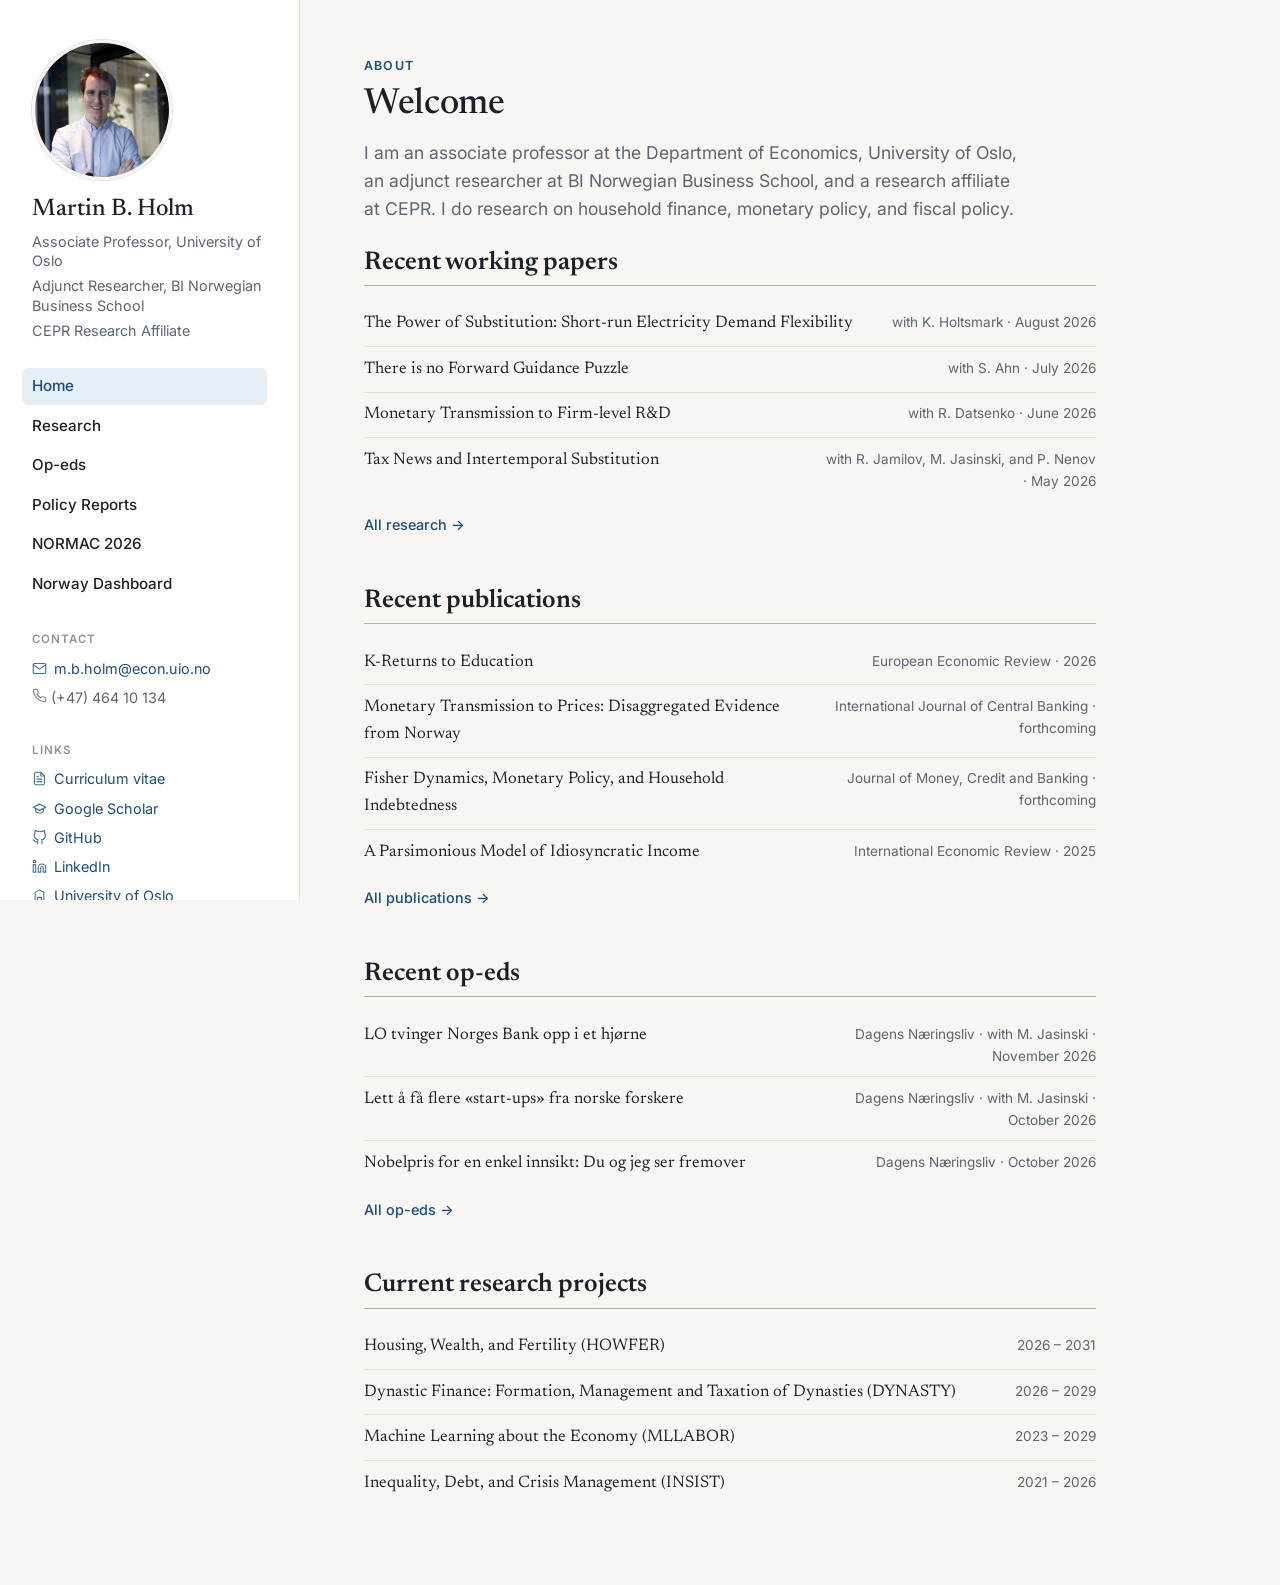
==== commit 0d0f8121: "shuffle of frontpage" ====
--- a/index.html
+++ b/index.html
@@ -64,14 +64,6 @@
     <p class="lead">I am an associate professor at the Department of Economics, University of Oslo, an adjunct researcher at BI Norwegian Business School, and a research affiliate at CEPR. I do research on household finance, monetary policy, and fiscal policy.</p>
   </header>
 
-  <h2>Current research projects</h2>
-  <ul class="project-list">
-    <li><a href="https://www.sv.uio.no/econ/english/research/projects/howfer/index.html">Housing, Wealth, and Fertility (HOWFER)</a><span class="years">2026 – 2031</span></li>
-    <li><a href="https://www.bi.no/om-bi/nyheter/2025/06/bi-skal-lede-forskningsprosjekt-om-okonomiske-dynastier/">Dynastic Finance: Formation, Management and Taxation of Dynasties (DYNASTY)</a><span class="years">2026 – 2029</span></li>
-    <li><a href="https://www.sv.uio.no/econ/english/research/projects/machine-learning/index.html">Machine Learning about the Economy (MLLABOR)</a><span class="years">2023 – 2029</span></li>
-    <li><a href="https://www.sv.uio.no/econ/english/research/projects/insist/index.html">Inequality, Debt, and Crisis Management (INSIST)</a><span class="years">2021 – 2026</span></li>
-  </ul>
-
   <!-- The three "Recent" lists below are generated from research.html and op-eds.html.
        Do not edit them by hand: run `python build_recent.py` (the GitHub Action does this on every push),
        and site.js recomputes them in the browser as well when served over http. -->
@@ -100,6 +92,14 @@
     <li><span class="t"><a href="https://www.dn.no/kronikk/okonomi/makrookonomi/nobelprisen/nobelpris-for-en-enkel-innsikt-du-og-jeg-ser-fremover/2-1-2058308">Nobelpris for en enkel innsikt: Du og jeg ser fremover</a></span><span class="s">Dagens Næringsliv · October 2026</span></li>
   </ul>
   <a class="more" href="op-eds.html">All op-eds →</a>
+
+  <h2>Current research projects</h2>
+  <ul class="project-list">
+    <li><a href="https://www.sv.uio.no/econ/english/research/projects/howfer/index.html">Housing, Wealth, and Fertility (HOWFER)</a><span class="years">2026 – 2031</span></li>
+    <li><a href="https://www.bi.no/om-bi/nyheter/2025/06/bi-skal-lede-forskningsprosjekt-om-okonomiske-dynastier/">Dynastic Finance: Formation, Management and Taxation of Dynasties (DYNASTY)</a><span class="years">2026 – 2029</span></li>
+    <li><a href="https://www.sv.uio.no/econ/english/research/projects/machine-learning/index.html">Machine Learning about the Economy (MLLABOR)</a><span class="years">2023 – 2029</span></li>
+    <li><a href="https://www.sv.uio.no/econ/english/research/projects/insist/index.html">Inequality, Debt, and Crisis Management (INSIST)</a><span class="years">2021 – 2026</span></li>
+  </ul>
 </main>
 
 <script src="site.js"></script>
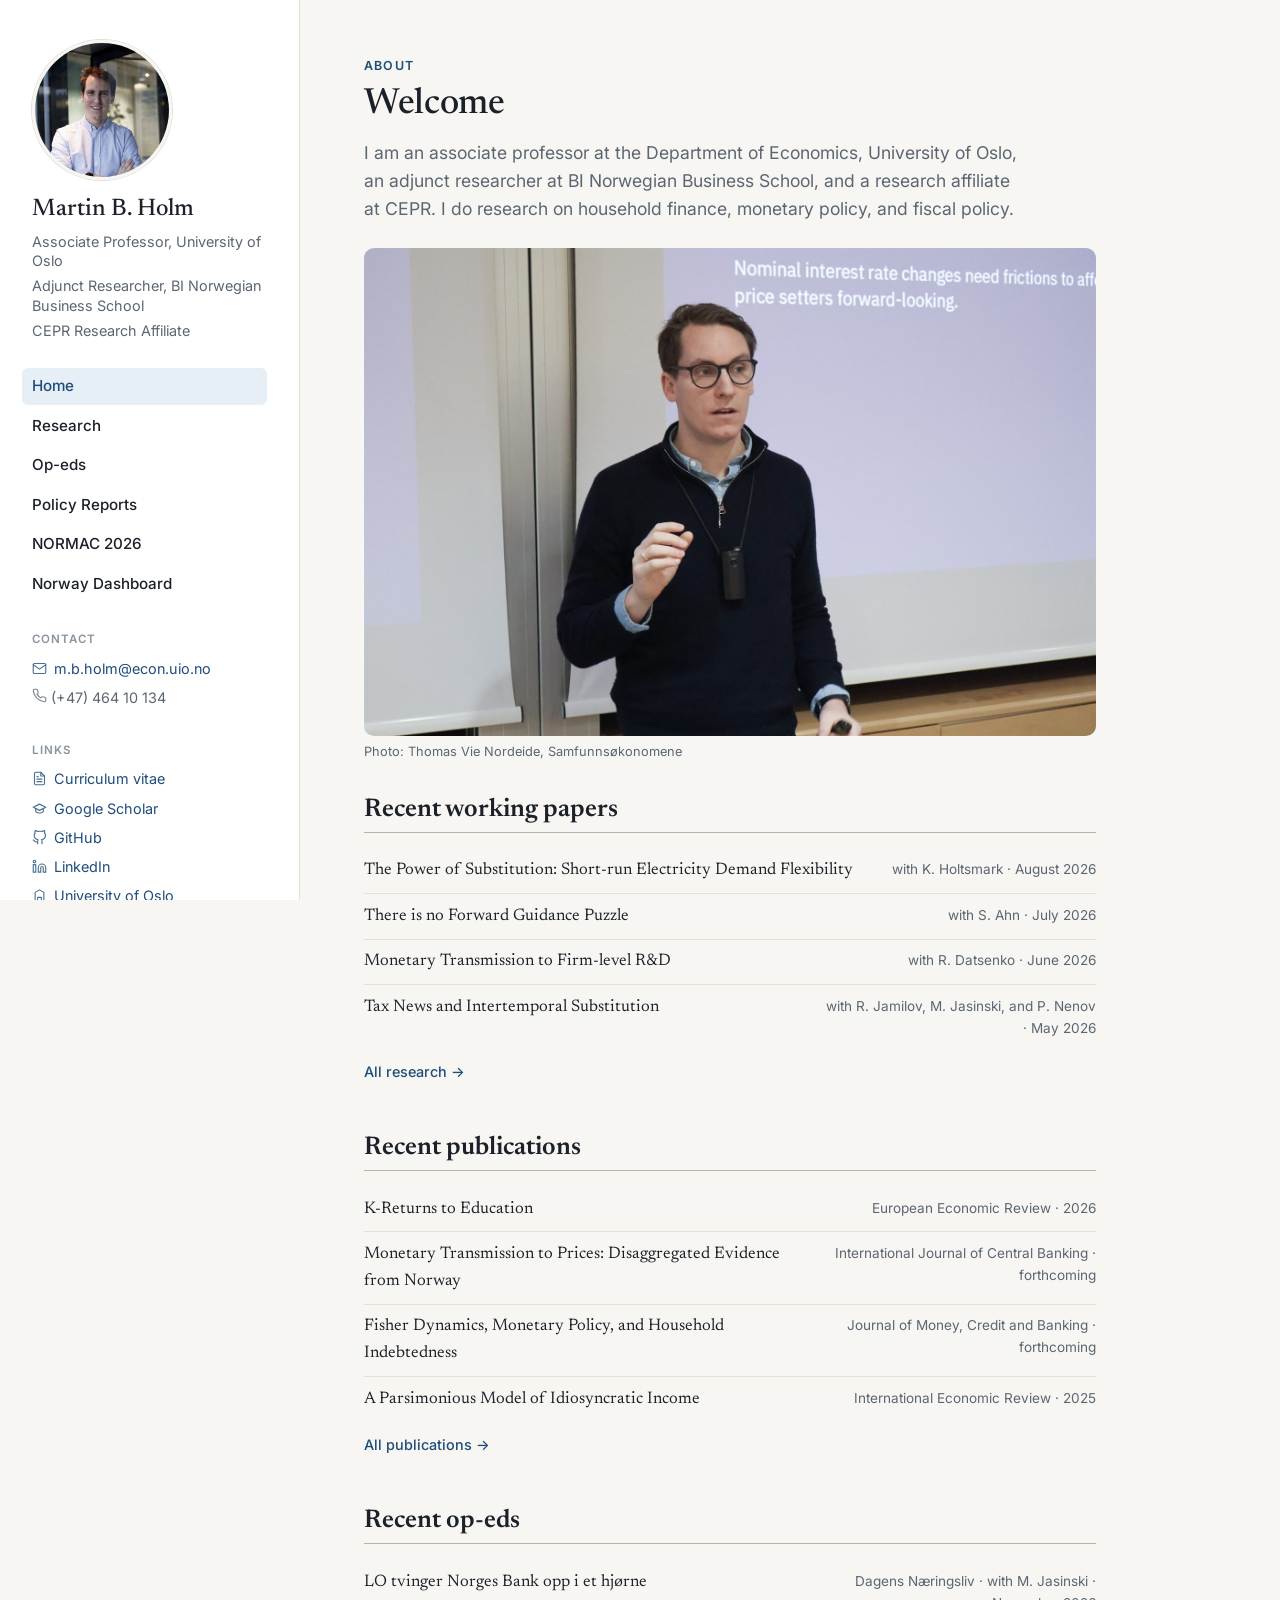
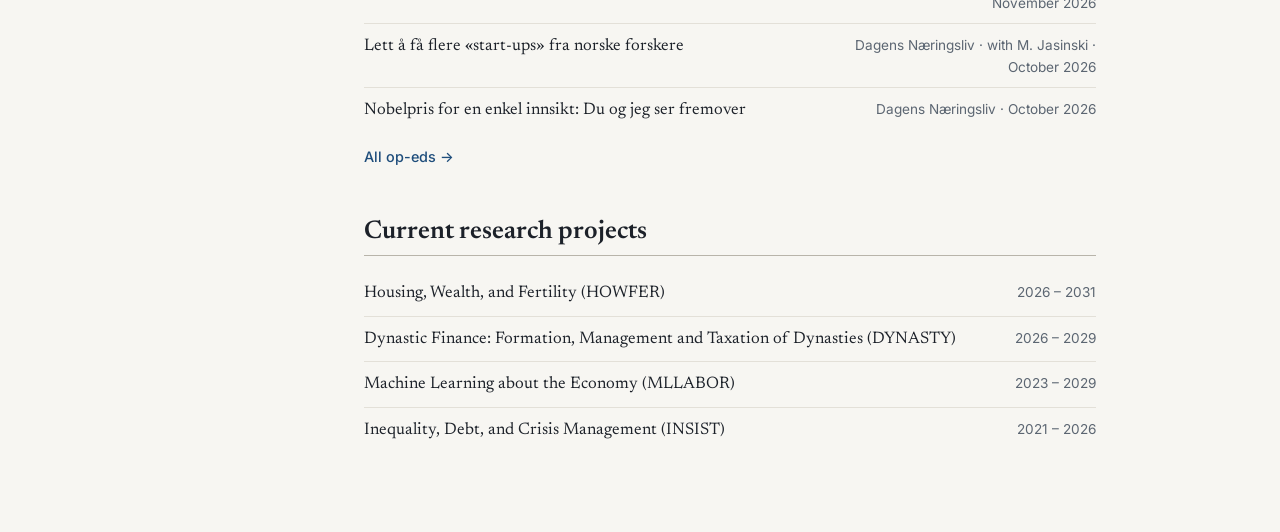
==== commit a1c052f1: "update with picture" ====
--- a/index.html
+++ b/index.html
@@ -64,6 +64,11 @@
     <p class="lead">I am an associate professor at the Department of Economics, University of Oslo, an adjunct researcher at BI Norwegian Business School, and a research affiliate at CEPR. I do research on household finance, monetary policy, and fiscal policy.</p>
   </header>
 
+  <figure class="photo">
+    <img src="assets/lecture-1600.jpg" alt="Martin B. Holm giving a lecture" width="1600" height="1067">
+    <figcaption>Photo: Thomas Vie Nordeide, Samfunnsøkonomene</figcaption>
+  </figure>
+
   <!-- The three "Recent" lists below are generated from research.html and op-eds.html.
        Do not edit them by hand: run `python build_recent.py` (the GitHub Action does this on every push),
        and site.js recomputes them in the browser as well when served over http. -->
--- a/style.css
+++ b/style.css
@@ -163,6 +163,10 @@
 .page-header p.lead { font-size: 1.1rem; color: var(--muted); margin-top: .75rem; max-width: 60ch; }
 
 .lead { font-size: 1.1rem; color: var(--muted); }
+
+.photo { margin: 0 0 2rem; }
+.photo img { display: block; width: 100%; height: auto; border-radius: 10px; }
+.photo figcaption { font-size: .8rem; color: var(--muted); margin-top: .4rem; }
 
 /* Section jump links */
 .jump {
